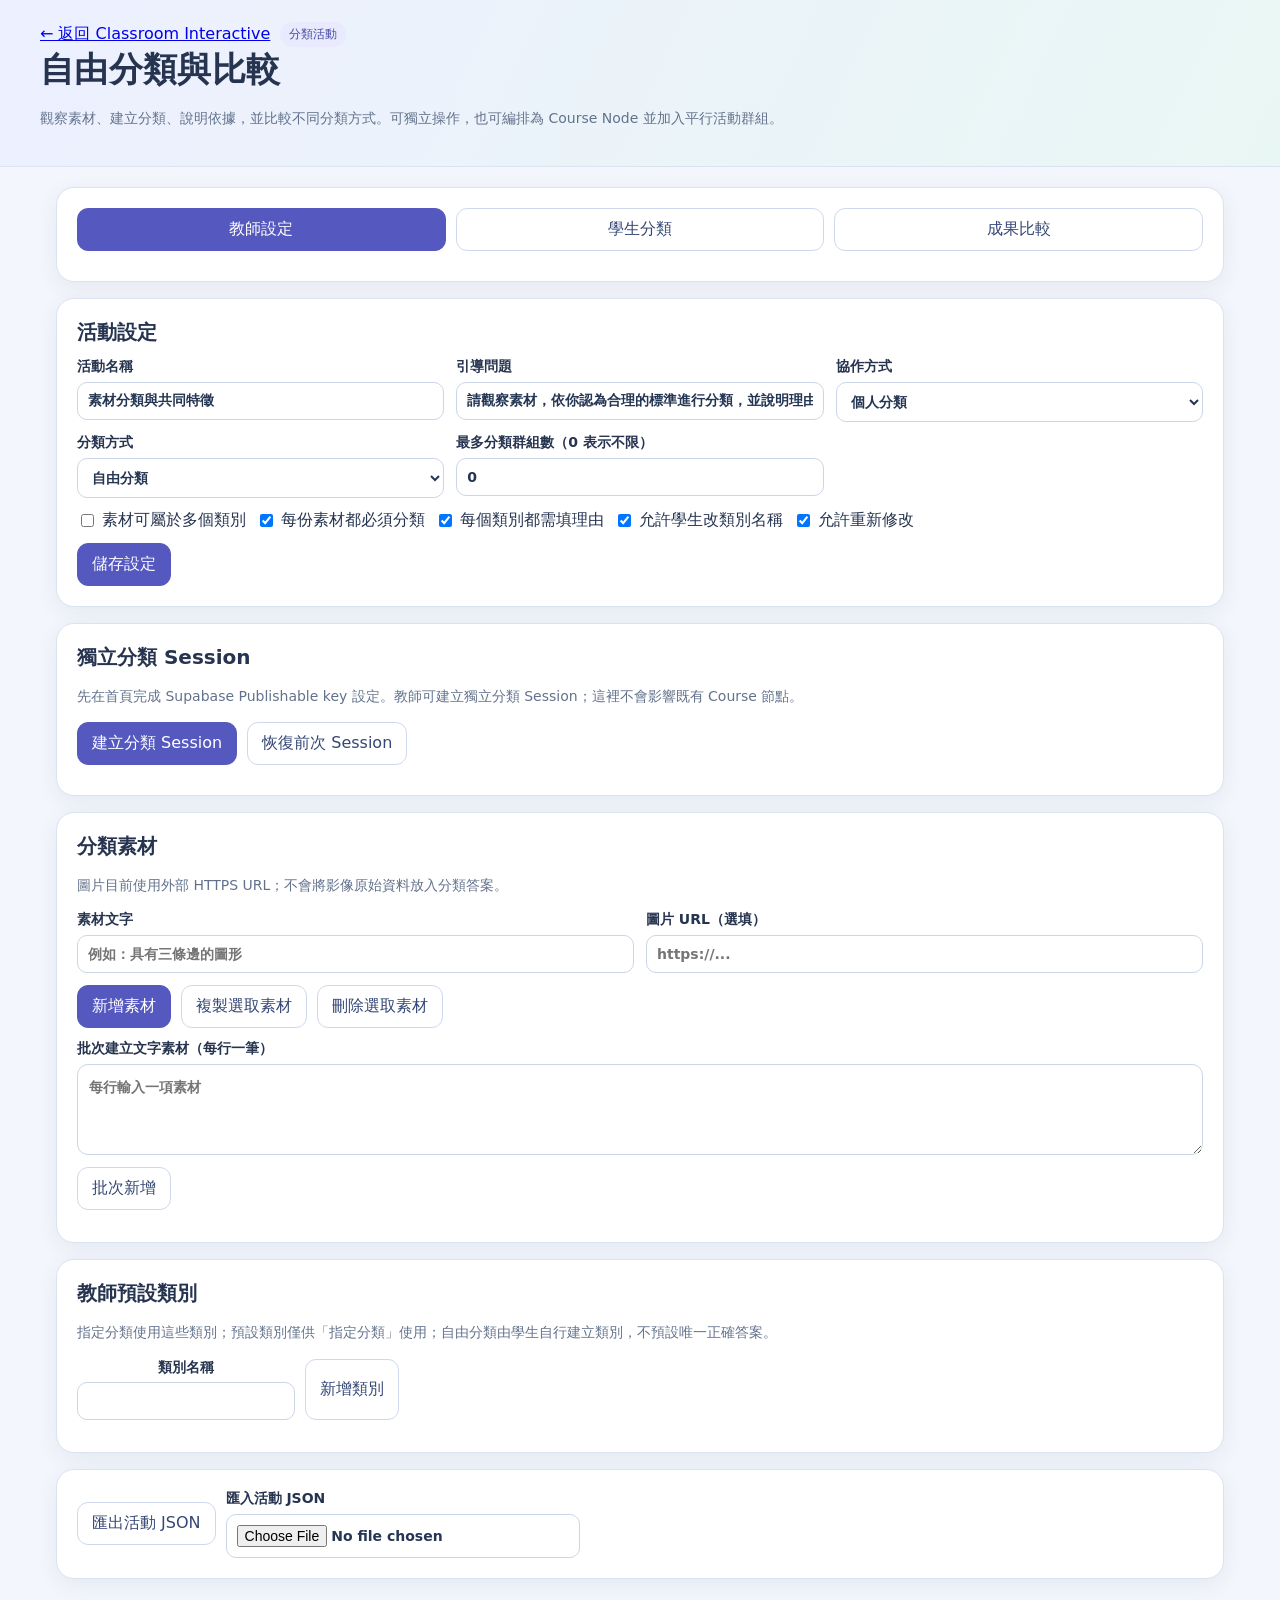
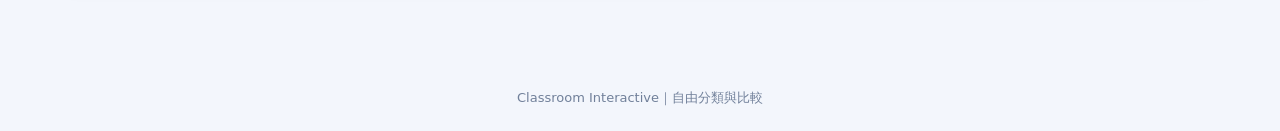
==== classification-board.html @ 266c936c "Add files via upload" ====
<!doctype html><html lang="zh-Hant"><head><meta charset="utf-8"><meta name="viewport" content="width=device-width,initial-scale=1"><title>自由分類與比較｜Classroom Interactive</title><link rel="stylesheet" href="classification-board.css"><link rel="stylesheet" href="student-interface.css"><script src="classification-core.js" defer></script>
<script src="activity-modules.js" defer></script><script src="session-api.js" defer></script><script src="classification-session.js" defer></script><script src="classification-board.js" defer></script></head><body><header><div class="toolbar"><a href="index.html">← 返回 Classroom Interactive</a><span class="tag">分類活動</span></div><h1>自由分類與比較</h1><p class="hint">觀察素材、建立分類、說明依據，並比較不同分類方式。可獨立操作，也可編排為 Course Node 並加入平行活動群組。</p></header><main><nav class="card toolbar" aria-label="操作區"><button id="teacherTab" class="primary">教師設定</button><button id="studentTab">學生分類</button><button id="compareTab">成果比較</button><span id="status" role="status" aria-live="polite" class="hint"></span></nav><section id="teacherView"><div class="card"><h2>活動設定</h2><div class="grid"><label class="field">活動名稱<input id="activityTitle" maxlength="120"></label><label class="field">引導問題<input id="guidance" maxlength="300"></label><label class="field">協作方式<select id="collaborationMode"><option value="individual">個人分類</option><option value="group">小組分類（代表編輯）</option></select></label><label class="field">分類方式<select id="classificationMode"><option value="free">自由分類</option><option value="assigned">指定分類</option></select></label><label class="field">最多分類群組數（0 表示不限）<input type="number" id="maxGroups" min="0" max="100"></label></div><div class="row"><label><input type="checkbox" id="allowMultiple">素材可屬於多個類別</label><label><input type="checkbox" id="requireAll">每份素材都必須分類</label><label><input type="checkbox" id="requireReason">每個類別都需填理由</label><label><input type="checkbox" id="allowRename">允許學生改類別名稱</label><label><input type="checkbox" id="allowRevise">允許重新修改</label></div><button id="saveConfig" class="primary">儲存設定</button></div><div class="card" id="cloudTeacherPanel"><h2>獨立分類 Session</h2><p class="hint">先在首頁完成 Supabase Publishable key 設定。教師可建立獨立分類 Session；這裡不會影響既有 Course 節點。</p><div class="toolbar"><button id="createCloudSession" type="button" class="primary">建立分類 Session</button><button id="resumeCloudSession" type="button">恢復前次 Session</button><button id="assignCloudGroups" type="button" hidden>自動分組</button><button id="refreshCloudResults" type="button" hidden>更新雲端成果</button></div><div id="cloudTeacherInfo" class="notice hidden" aria-live="polite"></div></div><div class="card"><h2>分類素材</h2><p class="hint">圖片目前使用外部 HTTPS URL；不會將影像原始資料放入分類答案。</p><div class="grid"><label class="field">素材文字<input id="assetText" maxlength="500" placeholder="例如：具有三條邊的圖形"></label><label class="field">圖片 URL（選填）<input id="assetImage" type="url" placeholder="https://..."></label></div><div class="row"><button id="addAsset" class="primary">新增素材</button><button id="duplicateAsset">複製選取素材</button><button id="removeAsset">刪除選取素材</button></div><label class="field">批次建立文字素材（每行一筆）<textarea id="batchAssets" rows="3" placeholder="每行輸入一項素材"></textarea></label>
<div class="row"><button id="addBatchAssets">批次新增</button></div>
<div id="assetsEditor" class="grid"></div></div><div class="card"><h2>教師預設類別</h2><p class="hint">指定分類使用這些類別；預設類別僅供「指定分類」使用；自由分類由學生自行建立類別，不預設唯一正確答案。</p><div class="row"><label class="field">類別名稱<input id="presetGroupName" maxlength="80"></label><button id="addPreset">新增類別</button></div><div id="presetEditor"></div></div><div class="card toolbar"><button id="exportActivity">匯出活動 JSON</button><label class="field">匯入活動 JSON<input type="file" id="importActivity" accept="application/json,.json"></label></div></section><section id="studentView" class="hidden"><div class="card"><div id="cloudStudentInfo" class="notice hidden" role="status" aria-live="polite"></div><h2 id="studentTitle"></h2><p id="studentGuide" class="hint"></p><label class="field">成果名稱（暱稱／小組名稱）<input id="authorName" maxlength="60" placeholder="例如：第 1 組"></label><div class="row"><label class="field">新分類名稱<input id="newGroupName" maxlength="80"></label><button id="createGroup">建立分類</button><button id="restoreDraft">恢復本機草稿</button><button id="reloadCloudGroup" hidden type="button">載入小組最新雲端成果</button></div><p class="notice" id="studentMessage" role="status" aria-live="polite"></p></div><div class="card"><h2>待分類素材</h2><p class="hint">可以點選素材指定類別，桌面也可以將素材拖曳至類別卡片。</p><div id="unassigned" class="grid"></div></div><div class="card"><h2>分類板</h2><div id="studentBoard" class="board"></div><div class="row"><button id="saveDraft">保存本機草稿</button><button id="submitBoard" class="primary">提交分類成果</button></div></div><div id="coursePublishedPanel" class="card hidden" aria-live="polite"><h2>全班匿名分類成果</h2><p id="coursePublishedHint" class="hint">教師公布後才會顯示其他人的成果。</p><div id="coursePublishedResults"></div></div></section><section id="compareView" class="hidden"><div class="card"><h2>成果比較</h2><p class="hint">只比較素材歸屬與分類理由，不將不同類別名稱自動判定為錯誤。獨立 Session 可從雲端比較，小組與個人結果分別保存。</p><div class="row"><button id="exportResults">匯出目前成果 JSON</button><label><input id="maskIdentity" type="checkbox" checked> 展示時隱藏學生／小組識別</label></div>
<div id="resultSummary"></div><div id="comparisonMatrix" class="comparison-scroll"></div>
<div id="resultBoards" class="grid"></div></div></section></main><footer>Classroom Interactive｜自由分類與比較</footer></body></html>
---- classification-board.css ----
:root{font-family:system-ui,'Noto Sans TC',sans-serif;color:#253453;background:#f3f6fc}*{box-sizing:border-box}body{margin:0}button,input,textarea,select{font:inherit}button{cursor:pointer;border:1px solid #cfd8ed;background:white;color:#354775;border-radius:11px;padding:10px 14px;min-height:42px}button.primary{background:#5958c9;border-color:#5958c9;color:white}button:focus-visible,input:focus-visible,textarea:focus-visible{outline:3px solid #81a3ff}button:disabled{opacity:.5;cursor:not-allowed}header{background:linear-gradient(110deg,#eef0ff,#e8f8f3);border-bottom:1px solid #dce4f2;padding:22px max(16px,calc((100vw - 1200px)/2))}h1{margin:0 0 4px;font-size:clamp(22px,4vw,34px)}h2{font-size:20px;margin:0 0 12px}h3{font-size:16px;margin:0 0 8px}.hint{color:#63728c;font-size:14px;line-height:1.65}main{max-width:1200px;margin:20px auto;padding:0 16px 50px}.card{background:white;border:1px solid #dce3f0;border-radius:20px;padding:20px;margin-bottom:16px;box-shadow:0 7px 22px #273d610a}.toolbar{display:flex;flex-wrap:wrap;gap:10px;align-items:center}.toolbar>*{min-width:0}.grid{display:grid;grid-template-columns:repeat(auto-fit,minmax(min(100%,300px),1fr));gap:12px}.field{display:flex;flex-direction:column;gap:6px;font-size:14px;font-weight:600}.field input,.field textarea,.field select{width:100%;min-width:0;padding:10px;border:1px solid #cbd6e9;border-radius:10px;color:#243653;background:#fff}.field textarea{min-height:76px;resize:vertical}.row{display:flex;flex-wrap:wrap;gap:10px;margin:12px 0}.row label{display:flex;align-items:center;gap:5px}.subcard{padding:14px;border:1px solid #dbe3f2;border-radius:14px;background:#fbfcff;min-width:0}.asset{border:1px solid #d4dff2;background:#f7faff;border-radius:12px;padding:11px;margin:6px 0;overflow-wrap:anywhere}.asset img{width:100%;height:120px;object-fit:contain;margin-top:6px}.board{display:grid;grid-template-columns:repeat(auto-fit,minmax(min(100%,250px),1fr));gap:12px}.group{padding:14px;border-radius:15px;border:2px solid #d0def3;background:#fafcff;min-width:0}.group.dragover{border-color:#555acb;background:#eff1ff}.group h3{overflow-wrap:anywhere}.tag{font-size:12px;background:#e9eafd;color:#474ba6;padding:4px 9px;border-radius:99px}.notice{padding:12px;border-radius:12px;background:#fff8e8;border:1px solid #f5d89c;color:#795a26}.ok{background:#eaf7f1;border-color:#b0dfcb;color:#216b52}.hidden{display:none!important}table{border-collapse:collapse;width:100%;font-size:14px}th,td{padding:9px;border-bottom:1px solid #e0e6f1;text-align:left;vertical-align:top;overflow-wrap:anywhere}small{color:#68758e}footer{padding:24px;text-align:center;font-size:13px;color:#71809a}@media(max-width:520px){.card{padding:15px}.toolbar button{flex:1}.field textarea{min-height:70px}}@media(prefers-reduced-motion:reduce){*{scroll-behavior:auto!important;transition:none!important}}
/* Stage 2 usability pass: touch sizing, text spacing, classification layouts */
.field textarea{width:100%;border:1px solid #cbd6e9;border-radius:11px;padding:11px;line-height:1.6;color:#243653}
.group{display:flex;flex-direction:column;gap:12px}
.group-head{display:flex;flex-wrap:wrap;align-items:flex-end;justify-content:space-between;gap:10px}
.group-head>.field{flex:1;min-width:150px}
.group-head .toolbar{margin:0}
.group .items{display:flex;flex-direction:column;gap:8px;min-width:0}
.group .items .hint{margin:0}
.assigned-item{border:1px solid #e0e8f2;border-radius:12px;padding:8px;min-width:0}
.assigned-item .asset{margin:0}
.toolbar.compact{gap:6px}
.toolbar.compact button{font-size:13px;padding:7px 10px;min-height:38px}
.picker{display:flex;align-items:center;gap:9px;margin-bottom:10px}
.picker input{width:20px;height:20px;flex:none}
.choice-line{display:flex;gap:10px;align-items:center;padding:7px 0;overflow-wrap:anywhere}
.choice-line input{width:20px;height:20px;flex:none}
.is-draggable{cursor:grab}
.comparison-scroll{max-width:100%;overflow-x:auto;margin:14px 0 22px}
.comparison-scroll table{min-width:520px}
.comparison-scroll th:first-child{position:sticky;left:0;background:#f3f6fe;min-width:110px;z-index:1}
.result-card{display:flex;flex-direction:column;gap:10px}
.result-card .group p{margin:0}
#assetsEditor{margin-top:12px}
#assetsEditor .field{margin-top:8px}
#batchAssets{max-width:100%;min-height:90px}
@media(max-width:520px){
  main{padding:0 12px 45px;margin:14px auto}
  header{padding:20px 16px}
  .card{padding:17px 15px;border-radius:17px}
  .asset,.group,.subcard{padding:13px}
  .field{line-height:1.5;overflow-wrap:anywhere}
  .field input,.field select,.field textarea{min-height:44px}
  .group-head{align-items:stretch}
  .group-head>.field{flex-basis:100%}
  .toolbar.compact button{flex:0 1 auto;min-width:50px}
  .comparison-scroll{margin-right:-3px}
}

/* Keep the three primary view tabs readable on narrow touch screens. */
nav.card.toolbar>button{flex:1 1 calc((100% - 24px)/3);min-width:0;white-space:nowrap;padding-inline:7px}
nav.card.toolbar>#status{flex:1 1 100%;line-height:1.5}

/* Session feedback and long teacher join URLs */
#cloudTeacherInfo{overflow-wrap:anywhere;line-height:1.6;margin-top:14px}#cloudTeacherInfo a{color:#3b50a1;font-weight:700}#cloudStudentInfo{margin-bottom:14px}#cloudTeacherPanel .toolbar{margin:10px 0}

/* Course iframe: do not duplicate the parent Course masthead. */
body.course-classification-student header,body.course-classification-student footer{display:none}
body.course-classification-student main{max-width:none;padding:12px}
body.course-classification-student .card{margin-bottom:12px}
/* Stage 2 R6 published anonymous comparison */
#coursePublishedPanel .published-matrix{border-collapse:collapse;min-width:540px;width:100%;font-size:.9rem}#coursePublishedPanel .published-matrix th,#coursePublishedPanel .published-matrix td{padding:10px;border:1px solid #dfe3f0;text-align:left;vertical-align:top;white-space:normal}#coursePublishedPanel .published-result-card{padding:12px;border:1px solid #e1e5f0;border-radius:12px;margin-top:10px;overflow-wrap:anywhere}#coursePublishedPanel .comparison-scroll{overflow:auto;max-width:100%}
---- student-interface.css ----
/* Classroom Interactive v1.0.1 — shared student presentation tokens.
   Loaded after each module stylesheet; module layout and behavior stay intact. */
:root {
  --ci-ink: #263450;
  --ci-muted: #63728c;
  --ci-primary: #5559bf;
  --ci-border: #dbe3f1;
  --ci-surface: #f3f6fc;
  --ci-shadow: 0 6px 22px rgba(39,61,97,.07);
}
body { background:var(--ci-surface); color:var(--ci-ink); font-family:system-ui,"Noto Sans TC",sans-serif; }
header { background:linear-gradient(115deg,#edf0ff,#e9f7f4);color:var(--ci-ink);border-bottom:1px solid var(--ci-border); }
header h1 { color:var(--ci-ink);letter-spacing:.01em; }
header p { color:var(--ci-muted); }
main .card { border:1px solid var(--ci-border);border-radius:18px;box-shadow:var(--ci-shadow); }
button.primary {background:var(--ci-primary);border-color:var(--ci-primary);color:white;}
button:focus-visible,input:focus-visible,textarea:focus-visible,select:focus-visible,a:focus-visible {outline:3px solid #879cff;outline-offset:2px;}
button:not(:disabled),a {transition:background-color .15s ease,border-color .15s ease;}
@media(max-width:540px){main .card{border-radius:16px;}button{min-height:44px;}}
@media(prefers-reduced-motion:reduce){button:not(:disabled),a{transition:none!important;}}

/* Students opening a shared preview do not need a link back to teacher tools. */
body.shared-classification-student header .toolbar > a {display:none;}
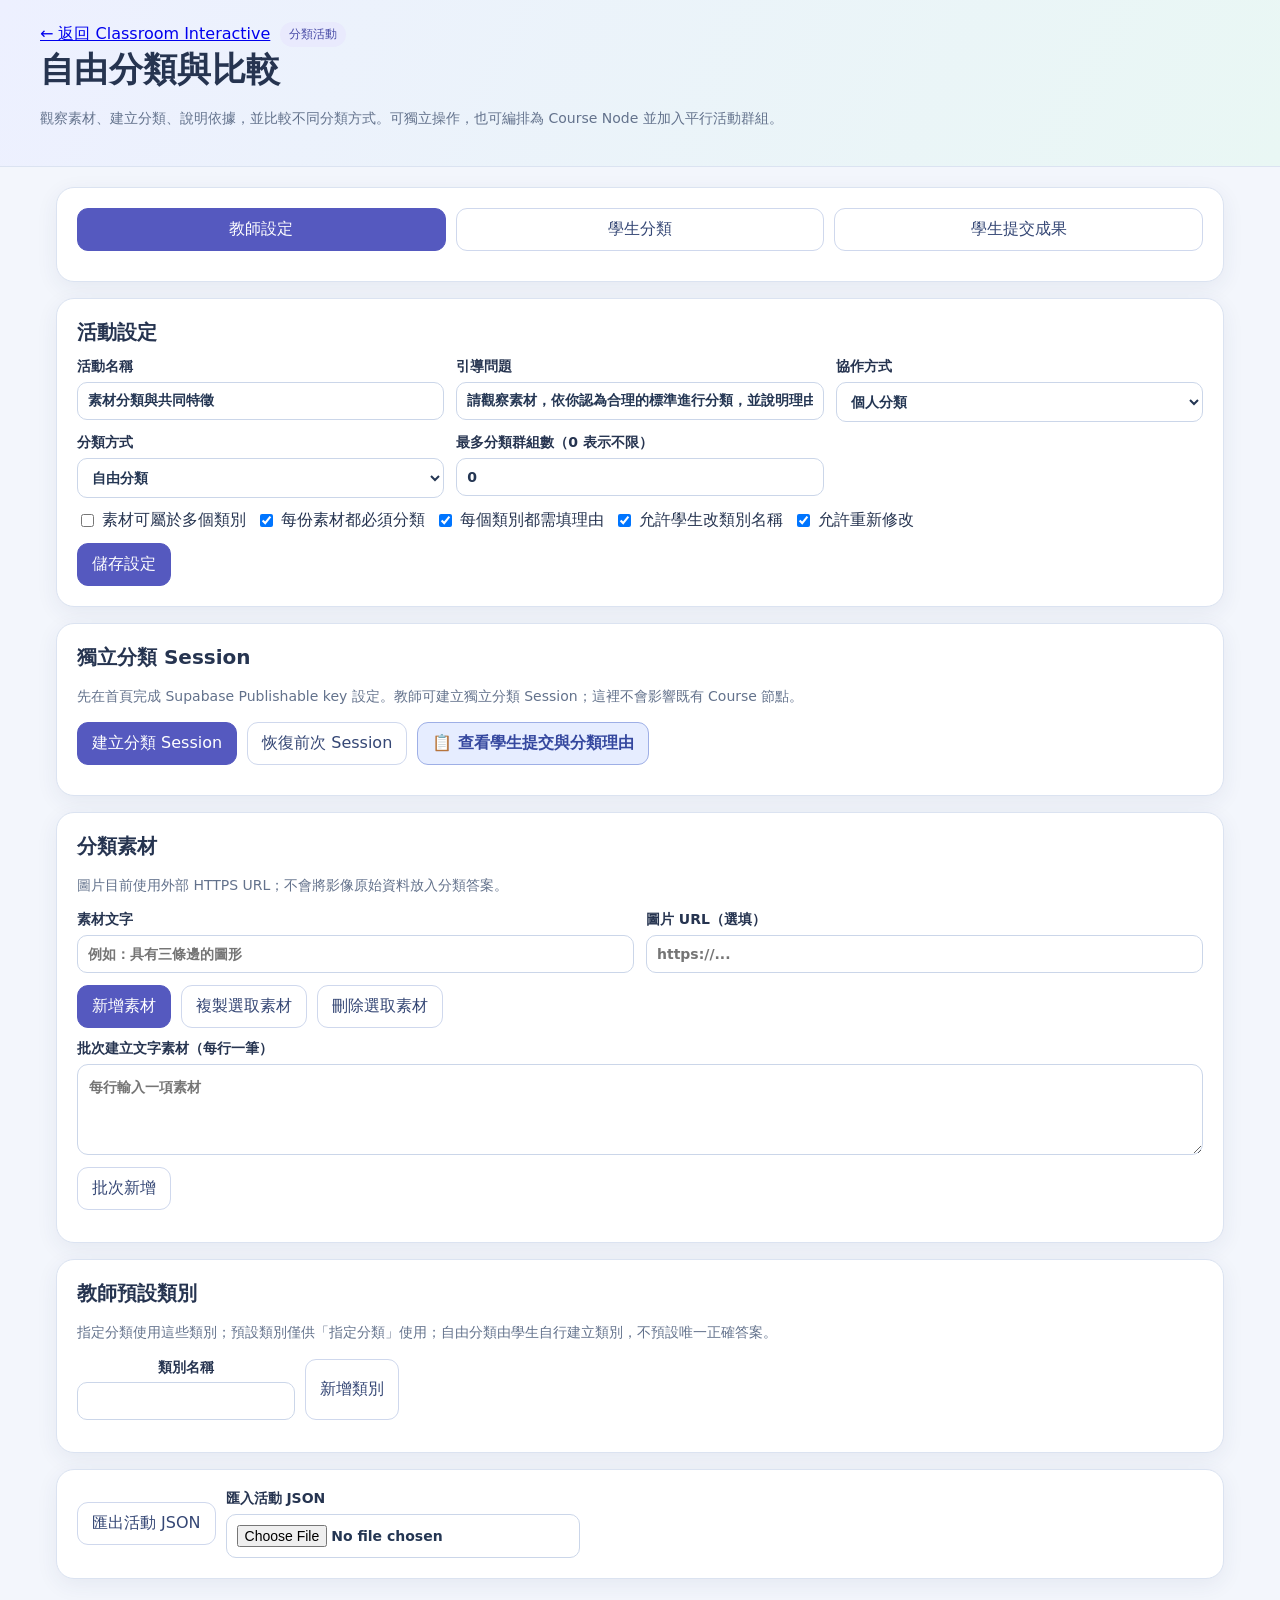
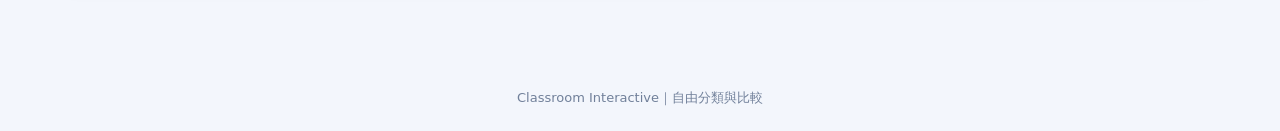
==== commit b7581534: "Add files via upload" ====
--- a/classification-board.html
+++ b/classification-board.html
@@ -1,6 +1,6 @@
-<!doctype html><html lang="zh-Hant"><head><meta charset="utf-8"><meta name="viewport" content="width=device-width,initial-scale=1"><title>自由分類與比較｜Classroom Interactive</title><link rel="stylesheet" href="classification-board.css"><link rel="stylesheet" href="student-interface.css"><script src="classification-core.js" defer></script>
-<script src="activity-modules.js" defer></script><script src="session-api.js" defer></script><script src="classification-session.js" defer></script><script src="classification-board.js" defer></script></head><body><header><div class="toolbar"><a href="index.html">← 返回 Classroom Interactive</a><span class="tag">分類活動</span></div><h1>自由分類與比較</h1><p class="hint">觀察素材、建立分類、說明依據，並比較不同分類方式。可獨立操作，也可編排為 Course Node 並加入平行活動群組。</p></header><main><nav class="card toolbar" aria-label="操作區"><button id="teacherTab" class="primary">教師設定</button><button id="studentTab">學生分類</button><button id="compareTab">成果比較</button><span id="status" role="status" aria-live="polite" class="hint"></span></nav><section id="teacherView"><div class="card"><h2>活動設定</h2><div class="grid"><label class="field">活動名稱<input id="activityTitle" maxlength="120"></label><label class="field">引導問題<input id="guidance" maxlength="300"></label><label class="field">協作方式<select id="collaborationMode"><option value="individual">個人分類</option><option value="group">小組分類（代表編輯）</option></select></label><label class="field">分類方式<select id="classificationMode"><option value="free">自由分類</option><option value="assigned">指定分類</option></select></label><label class="field">最多分類群組數（0 表示不限）<input type="number" id="maxGroups" min="0" max="100"></label></div><div class="row"><label><input type="checkbox" id="allowMultiple">素材可屬於多個類別</label><label><input type="checkbox" id="requireAll">每份素材都必須分類</label><label><input type="checkbox" id="requireReason">每個類別都需填理由</label><label><input type="checkbox" id="allowRename">允許學生改類別名稱</label><label><input type="checkbox" id="allowRevise">允許重新修改</label></div><button id="saveConfig" class="primary">儲存設定</button></div><div class="card" id="cloudTeacherPanel"><h2>獨立分類 Session</h2><p class="hint">先在首頁完成 Supabase Publishable key 設定。教師可建立獨立分類 Session；這裡不會影響既有 Course 節點。</p><div class="toolbar"><button id="createCloudSession" type="button" class="primary">建立分類 Session</button><button id="resumeCloudSession" type="button">恢復前次 Session</button><button id="assignCloudGroups" type="button" hidden>自動分組</button><button id="refreshCloudResults" type="button" hidden>更新雲端成果</button></div><div id="cloudTeacherInfo" class="notice hidden" aria-live="polite"></div></div><div class="card"><h2>分類素材</h2><p class="hint">圖片目前使用外部 HTTPS URL；不會將影像原始資料放入分類答案。</p><div class="grid"><label class="field">素材文字<input id="assetText" maxlength="500" placeholder="例如：具有三條邊的圖形"></label><label class="field">圖片 URL（選填）<input id="assetImage" type="url" placeholder="https://..."></label></div><div class="row"><button id="addAsset" class="primary">新增素材</button><button id="duplicateAsset">複製選取素材</button><button id="removeAsset">刪除選取素材</button></div><label class="field">批次建立文字素材（每行一筆）<textarea id="batchAssets" rows="3" placeholder="每行輸入一項素材"></textarea></label>
+<!doctype html><html lang="zh-Hant"><head><meta charset="utf-8"><meta name="viewport" content="width=device-width,initial-scale=1"><title>自由分類與比較｜Classroom Interactive</title><link rel="stylesheet" href="classification-board.css?v=3.0.0-rc2"><link rel="stylesheet" href="student-interface.css"><link rel="stylesheet" href="classification-teacher-results.css?v=3.0.0-rc2"><script src="classification-core.js" defer></script>
+<script src="activity-modules.js" defer></script><script src="session-api.js" defer></script><script src="classification-session.js?v=3.0.0-rc2" defer></script><script src="classification-board.js?v=3.0.0-rc2" defer></script></head><body><header><div class="toolbar"><a href="index.html">← 返回 Classroom Interactive</a><span class="tag">分類活動</span></div><h1>自由分類與比較</h1><p class="hint">觀察素材、建立分類、說明依據，並比較不同分類方式。可獨立操作，也可編排為 Course Node 並加入平行活動群組。</p></header><main><nav class="card toolbar" aria-label="操作區"><button id="teacherTab" class="primary">教師設定</button><button id="studentTab">學生分類</button><button id="compareTab">學生提交成果</button><span id="status" role="status" aria-live="polite" class="hint"></span></nav><section id="teacherView"><div class="card"><h2>活動設定</h2><div class="grid"><label class="field">活動名稱<input id="activityTitle" maxlength="120"></label><label class="field">引導問題<input id="guidance" maxlength="300"></label><label class="field">協作方式<select id="collaborationMode"><option value="individual">個人分類</option><option value="group">小組分類（代表編輯）</option></select></label><label class="field">分類方式<select id="classificationMode"><option value="free">自由分類</option><option value="assigned">指定分類</option></select></label><label class="field">最多分類群組數（0 表示不限）<input type="number" id="maxGroups" min="0" max="100"></label></div><div class="row"><label><input type="checkbox" id="allowMultiple">素材可屬於多個類別</label><label><input type="checkbox" id="requireAll">每份素材都必須分類</label><label><input type="checkbox" id="requireReason">每個類別都需填理由</label><label><input type="checkbox" id="allowRename">允許學生改類別名稱</label><label><input type="checkbox" id="allowRevise">允許重新修改</label></div><button id="saveConfig" class="primary">儲存設定</button></div><div class="card" id="cloudTeacherPanel"><h2>獨立分類 Session</h2><p class="hint">先在首頁完成 Supabase Publishable key 設定。教師可建立獨立分類 Session；這裡不會影響既有 Course 節點。</p><div class="toolbar"><button id="createCloudSession" type="button" class="primary">建立分類 Session</button><button id="resumeCloudSession" type="button">恢復前次 Session</button><button id="assignCloudGroups" type="button" hidden>自動分組</button><button id="refreshCloudResults" type="button" hidden>更新雲端成果</button><button id="openTeacherSubmissions" type="button">📋 查看學生提交與分類理由</button></div><div id="cloudTeacherInfo" class="notice hidden" aria-live="polite"></div></div><div class="card"><h2>分類素材</h2><p class="hint">圖片目前使用外部 HTTPS URL；不會將影像原始資料放入分類答案。</p><div class="grid"><label class="field">素材文字<input id="assetText" maxlength="500" placeholder="例如：具有三條邊的圖形"></label><label class="field">圖片 URL（選填）<input id="assetImage" type="url" placeholder="https://..."></label></div><div class="row"><button id="addAsset" class="primary">新增素材</button><button id="duplicateAsset">複製選取素材</button><button id="removeAsset">刪除選取素材</button></div><label class="field">批次建立文字素材（每行一筆）<textarea id="batchAssets" rows="3" placeholder="每行輸入一項素材"></textarea></label>
 <div class="row"><button id="addBatchAssets">批次新增</button></div>
-<div id="assetsEditor" class="grid"></div></div><div class="card"><h2>教師預設類別</h2><p class="hint">指定分類使用這些類別；預設類別僅供「指定分類」使用；自由分類由學生自行建立類別，不預設唯一正確答案。</p><div class="row"><label class="field">類別名稱<input id="presetGroupName" maxlength="80"></label><button id="addPreset">新增類別</button></div><div id="presetEditor"></div></div><div class="card toolbar"><button id="exportActivity">匯出活動 JSON</button><label class="field">匯入活動 JSON<input type="file" id="importActivity" accept="application/json,.json"></label></div></section><section id="studentView" class="hidden"><div class="card"><div id="cloudStudentInfo" class="notice hidden" role="status" aria-live="polite"></div><h2 id="studentTitle"></h2><p id="studentGuide" class="hint"></p><label class="field">成果名稱（暱稱／小組名稱）<input id="authorName" maxlength="60" placeholder="例如：第 1 組"></label><div class="row"><label class="field">新分類名稱<input id="newGroupName" maxlength="80"></label><button id="createGroup">建立分類</button><button id="restoreDraft">恢復本機草稿</button><button id="reloadCloudGroup" hidden type="button">載入小組最新雲端成果</button></div><p class="notice" id="studentMessage" role="status" aria-live="polite"></p></div><div class="card"><h2>待分類素材</h2><p class="hint">可以點選素材指定類別，桌面也可以將素材拖曳至類別卡片。</p><div id="unassigned" class="grid"></div></div><div class="card"><h2>分類板</h2><div id="studentBoard" class="board"></div><div class="row"><button id="saveDraft">保存本機草稿</button><button id="submitBoard" class="primary">提交分類成果</button></div></div><div id="coursePublishedPanel" class="card hidden" aria-live="polite"><h2>全班匿名分類成果</h2><p id="coursePublishedHint" class="hint">教師公布後才會顯示其他人的成果。</p><div id="coursePublishedResults"></div></div></section><section id="compareView" class="hidden"><div class="card"><h2>成果比較</h2><p class="hint">只比較素材歸屬與分類理由，不將不同類別名稱自動判定為錯誤。獨立 Session 可從雲端比較，小組與個人結果分別保存。</p><div class="row"><button id="exportResults">匯出目前成果 JSON</button><label><input id="maskIdentity" type="checkbox" checked> 展示時隱藏學生／小組識別</label></div>
-<div id="resultSummary"></div><div id="comparisonMatrix" class="comparison-scroll"></div>
-<div id="resultBoards" class="grid"></div></div></section></main><footer>Classroom Interactive｜自由分類與比較</footer></body></html>
+<div id="assetsEditor" class="grid"></div></div><div class="card"><h2>教師預設類別</h2><p class="hint">指定分類使用這些類別；預設類別僅供「指定分類」使用；自由分類由學生自行建立類別，不預設唯一正確答案。</p><div class="row"><label class="field">類別名稱<input id="presetGroupName" maxlength="80"></label><button id="addPreset">新增類別</button></div><div id="presetEditor"></div></div><div class="card toolbar"><button id="exportActivity">匯出活動 JSON</button><label class="field">匯入活動 JSON<input type="file" id="importActivity" accept="application/json,.json"></label></div></section><section id="studentView" class="hidden"><div class="card"><div id="cloudStudentInfo" class="notice hidden" role="status" aria-live="polite"></div><h2 id="studentTitle"></h2><p id="studentGuide" class="hint"></p><label class="field">成果名稱（暱稱／小組名稱）<input id="authorName" maxlength="60" placeholder="例如：第 1 組"></label><div class="row"><label class="field">新分類名稱<input id="newGroupName" maxlength="80"></label><button id="createGroup">建立分類</button><button id="restoreDraft">恢復本機草稿</button><button id="reloadCloudGroup" hidden type="button">載入小組最新雲端成果</button></div><p class="notice" id="studentMessage" role="status" aria-live="polite"></p></div><div class="card"><h2>待分類素材</h2><p class="hint">可以點選素材指定類別，桌面也可以將素材拖曳至類別卡片。</p><div id="unassigned" class="grid"></div></div><div class="card"><h2>分類板</h2><div id="studentBoard" class="board"></div><div class="row"><button id="saveDraft">保存本機草稿</button><button id="submitBoard" class="primary">提交分類成果</button></div></div><div id="coursePublishedPanel" class="card hidden" aria-live="polite"><h2>全班匿名分類成果</h2><p id="coursePublishedHint" class="hint">教師公布後才會顯示其他人的成果。</p><div id="coursePublishedResults"></div></div></section><section id="compareView" class="hidden"><div class="card"><h2>學生提交成果｜分類明細與比較</h2><p class="hint">只比較素材歸屬與分類理由，不將不同類別名稱自動判定為錯誤。獨立 Session 可從雲端比較，小組與個人結果分別保存。</p><div class="row"><button id="exportResults">匯出目前成果 JSON</button><label><input id="maskIdentity" type="checkbox" checked> 展示時隱藏學生／小組識別</label></div>
+<div id="resultSummary"></div><div id="resultBoards" class="grid"></div>
+<div id="comparisonMatrix" class="comparison-scroll"></div></div></section></main><footer>Classroom Interactive｜自由分類與比較</footer></body></html>
--- a/classification-teacher-results.css
+++ b/classification-teacher-results.css
@@ -0,0 +1,50 @@
+/* v3.0.0 RC2: detailed classification submissions — teacher only */
+.ci-class-teacher-panel{border:2px solid #a9b5ed!important;box-shadow:0 10px 32px rgba(64,75,149,.12);background:linear-gradient(160deg,#f9faff,#ffffff 45%);border-radius:22px;padding:clamp(16px,2.6vw,26px);min-width:0}
+.ci-class-teacher-head{display:flex;justify-content:space-between;align-items:flex-start;flex-wrap:wrap;gap:12px}
+.ci-class-teacher-head h3,.ci-class-teacher-head h2{margin:3px 0 4px;color:#26365b;font-size:clamp(19px,2.2vw,24px)}
+.ci-class-teacher-head .subtle,.ci-class-teacher-note{color:#63738e;line-height:1.65;margin:5px 0 10px}
+.ci-class-teacher-kicker{display:inline-block;padding:5px 10px;border-radius:999px;color:#4655ab;background:#e8eaff;font-size:12px;font-weight:850;letter-spacing:.03em}
+.ci-class-teacher-actions{display:flex;flex-wrap:wrap;gap:10px;margin:14px 0}
+.ci-class-teacher-actions .btn{min-height:44px}
+.ci-class-results-summary{background:linear-gradient(115deg,#ebeefe,#edf9f3);padding:15px 18px;border-radius:17px;border:1px solid #d7def4;margin:15px 0 13px}
+.ci-class-results-summary strong{color:#243a74;font-size:clamp(18px,2vw,22px)}
+.ci-class-results-summary p{margin:5px 0 0;color:#4f627a;font-size:14px;line-height:1.55}
+.ci-class-results-view-controls{display:flex;justify-content:flex-end;gap:8px;flex-wrap:wrap;margin:8px 0 12px}
+.ci-class-results-toggle{border:1px solid #bfcbea;border-radius:10px;background:#fff;color:#3d4e8f;padding:8px 12px;min-height:40px;font:inherit;font-size:13px;font-weight:750;cursor:pointer}
+.ci-class-results-list{display:grid;gap:12px;min-width:0}
+.ci-class-result-item{background:#fff;border:1px solid #d7e1f1;border-radius:16px;overflow:hidden;min-width:0;box-shadow:0 4px 16px rgba(38,55,100,.045)}
+.ci-class-result-item[open]{border-color:#a9b6df;box-shadow:0 8px 20px rgba(60,74,139,.08)}
+.ci-class-result-heading{display:flex;align-items:center;gap:12px;cursor:pointer;padding:16px 18px;list-style:none;user-select:none}
+.ci-class-result-heading::-webkit-details-marker{display:none}
+.ci-class-result-heading:focus-visible,.ci-class-results-toggle:focus-visible{outline:3px solid #8d9dfa;outline-offset:2px}
+.ci-class-result-index{width:34px;height:34px;display:grid;place-items:center;flex:none;border-radius:11px;background:#e9edff;color:#4f5dc2;font-weight:900}
+.ci-class-result-info{display:grid;gap:3px;min-width:0;flex:1;overflow-wrap:anywhere}
+.ci-class-result-info strong{font-size:16px;color:#263a61}
+.ci-class-result-info small{font-size:12px;color:#66768f}
+.ci-class-result-chevron{font-size:12px;font-weight:800;color:#5969b8;white-space:nowrap}
+.ci-class-result-chevron::after{content:' ▾'}
+.ci-class-result-item[open] .ci-class-result-chevron::after{content:' ▴'}
+.ci-class-result-detail{padding:0 16px 16px;display:grid;gap:12px}
+.ci-class-category{padding:15px;border:1px solid #dce5f0;border-left:4px solid #91a5dc;border-radius:13px;background:#fafcff;min-width:0}
+.ci-class-category:nth-child(even){border-left-color:#79c9ae}
+.ci-class-category-header{display:flex;gap:10px;align-items:center;flex-wrap:wrap;margin-bottom:12px}
+.ci-class-category-number{border-radius:8px;background:#e8f1fd;color:#40649d;font-size:12px;font-weight:800;padding:5px 9px}
+.ci-class-category h4{margin:0;color:#25375b;font-size:16px;overflow-wrap:anywhere}
+.ci-class-category-label{display:block;color:#50627e;font-size:13px;margin-bottom:9px}
+.ci-class-asset-list{display:flex;gap:8px;flex-wrap:wrap}
+.ci-class-asset-chip{display:inline-flex;gap:7px;align-items:center;background:#fff;border:1px solid #d6e2f3;border-radius:10px;padding:8px 10px;font-size:13px;color:#354967;overflow-wrap:anywhere;max-width:100%}
+.ci-class-asset-thumb{width:34px;height:34px;object-fit:cover;border-radius:7px;flex:none;background:#eef2f8}
+.ci-class-asset-empty,.ci-class-result-empty{color:#8996a8;font-size:13px}
+.ci-class-category-reason{background:#f0f7f5;border:1px solid #d7e9e2;border-radius:12px;padding:12px;margin-top:12px}
+.ci-class-category-reason .ci-class-category-label{color:#2c705b}
+.ci-class-reason-text,.ci-class-reason-empty{font-size:14px;line-height:1.85;margin:0;white-space:pre-wrap;overflow-wrap:anywhere;color:#253c49}
+.ci-class-reason-empty{font-style:italic;color:#76868a}
+.ci-class-matrix-wrap{margin-top:18px;background:#fff;border:1px solid #dce5ef;border-radius:14px;overflow:hidden}
+.ci-class-matrix-summary{padding:14px 16px;cursor:pointer;font-weight:800;color:#495c8e}
+.ci-class-matrix-scroll{overflow-x:auto;padding:0 12px 14px}
+.ci-class-matrix-scroll table{border-collapse:collapse;width:100%;min-width:520px}
+.ci-class-matrix-scroll th,.ci-class-matrix-scroll td{padding:10px;border:1px solid #dce5f0;text-align:left;white-space:normal}
+#openClassificationResultsBtn{background:#e6edff;color:#35489f;border-color:#9eafe6;font-weight:850}
+#openClassificationResultsBtn[hidden]{display:none!important}
+#openTeacherSubmissions{background:#e6edff;color:#35489f;font-weight:850;border-color:#9eafe6}
+@media(max-width:600px){.ci-class-result-chevron{font-size:0}.ci-class-result-chevron::after{font-size:17px}.ci-class-teacher-panel{padding:14px}.ci-class-result-heading{padding:13px}.ci-class-result-detail{padding:0 10px 12px}.ci-class-category{padding:12px}.ci-class-results-view-controls{justify-content:flex-start}}
